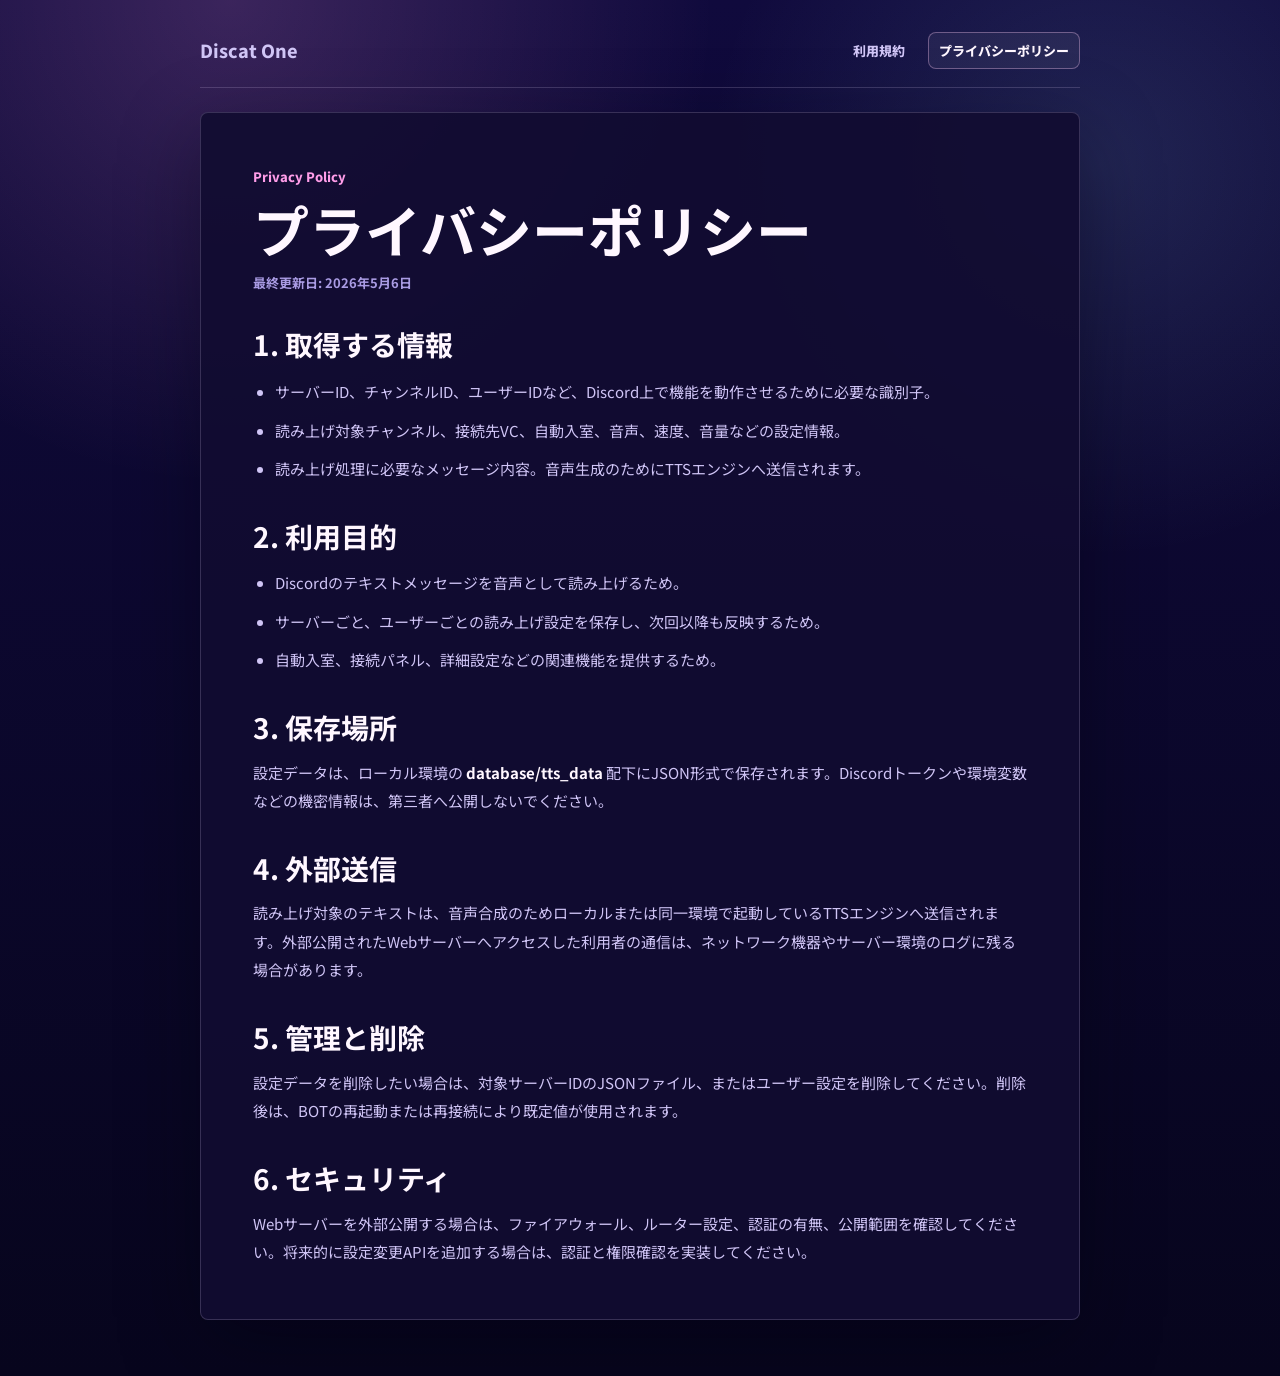
==== privacy.html @ af514085 "Add files via upload" ====
<!doctype html>
<html lang="ja">
  <head>
    <meta charset="utf-8" />
    <meta name="viewport" content="width=device-width, initial-scale=1" />
    <title>プライバシーポリシー | Discat One</title>
    <link rel="preconnect" href="https://fonts.googleapis.com" />
    <link rel="preconnect" href="https://fonts.gstatic.com" crossorigin />
    <link
      href="https://fonts.googleapis.com/css2?family=Noto+Sans+JP:wght@400;500;600;700;800&display=swap"
      rel="stylesheet"
    />
    <link rel="stylesheet" href="./legal.css" />
  </head>
  <body>
    <main class="document-shell">
      <header class="document-header">
        <p class="service-name">Discat One</p>
        <nav aria-label="関連ページ">
          <a href="./terms.html">利用規約</a>
          <a aria-current="page" href="./privacy.html">プライバシーポリシー</a>
        </nav>
      </header>

      <article class="document-card">
        <header class="document-title">
          <p>Privacy Policy</p>
          <h1>プライバシーポリシー</h1>
          <span>最終更新日: 2026年5月6日</span>
        </header>

        <section>
          <h2>1. 取得する情報</h2>
          <ul>
            <li>サーバーID、チャンネルID、ユーザーIDなど、Discord上で機能を動作させるために必要な識別子。</li>
            <li>読み上げ対象チャンネル、接続先VC、自動入室、音声、速度、音量などの設定情報。</li>
            <li>読み上げ処理に必要なメッセージ内容。音声生成のためにTTSエンジンへ送信されます。</li>
          </ul>
        </section>

        <section>
          <h2>2. 利用目的</h2>
          <ul>
            <li>Discordのテキストメッセージを音声として読み上げるため。</li>
            <li>サーバーごと、ユーザーごとの読み上げ設定を保存し、次回以降も反映するため。</li>
            <li>自動入室、接続パネル、詳細設定などの関連機能を提供するため。</li>
          </ul>
        </section>

        <section>
          <h2>3. 保存場所</h2>
          <p>設定データは、ローカル環境の <strong>database/tts_data</strong> 配下にJSON形式で保存されます。Discordトークンや環境変数などの機密情報は、第三者へ公開しないでください。</p>
        </section>

        <section>
          <h2>4. 外部送信</h2>
          <p>読み上げ対象のテキストは、音声合成のためローカルまたは同一環境で起動しているTTSエンジンへ送信されます。外部公開されたWebサーバーへアクセスした利用者の通信は、ネットワーク機器やサーバー環境のログに残る場合があります。</p>
        </section>

        <section>
          <h2>5. 管理と削除</h2>
          <p>設定データを削除したい場合は、対象サーバーIDのJSONファイル、またはユーザー設定を削除してください。削除後は、BOTの再起動または再接続により既定値が使用されます。</p>
        </section>

        <section>
          <h2>6. セキュリティ</h2>
          <p>Webサーバーを外部公開する場合は、ファイアウォール、ルーター設定、認証の有無、公開範囲を確認してください。将来的に設定変更APIを追加する場合は、認証と権限確認を実装してください。</p>
        </section>
      </article>
    </main>
  </body>
</html>
---- legal.css ----
:root {
  color-scheme: dark;
  --bg: #090720;
  --panel: rgba(18, 13, 49, 0.92);
  --panel-soft: rgba(255, 255, 255, 0.055);
  --line: rgba(231, 214, 255, 0.18);
  --line-strong: rgba(255, 202, 244, 0.34);
  --text: #fff7ff;
  --muted: #d0c5f6;
  --soft: #a99be3;
  --accent: #ff9de9;
  --accent-2: #9edcff;
  font-family: "Noto Sans JP", system-ui, sans-serif;
}

* {
  box-sizing: border-box;
}

html {
  min-height: 100%;
  background: var(--bg);
}

body {
  min-height: 100vh;
  margin: 0;
  color: var(--text);
  background:
    radial-gradient(circle at 18% 0%, rgba(255, 157, 233, 0.18), transparent 28%),
    radial-gradient(circle at 86% 12%, rgba(158, 220, 255, 0.13), transparent 24%),
    linear-gradient(180deg, #100a3d 0%, #07051d 100%);
}

a {
  color: inherit;
}

.document-shell {
  width: min(880px, calc(100% - 32px));
  margin: 0 auto;
  padding: 32px 0 56px;
}

.document-header {
  display: flex;
  align-items: center;
  justify-content: space-between;
  gap: 20px;
  border-bottom: 1px solid var(--line);
  padding-bottom: 18px;
}

.service-name {
  margin: 0;
  font-size: 18px;
  font-weight: 800;
  letter-spacing: 0;
}

.document-header nav {
  display: flex;
  flex-wrap: wrap;
  gap: 12px;
}

.document-header a {
  border: 1px solid transparent;
  border-radius: 8px;
  padding: 8px 10px;
  color: var(--muted);
  font-size: 13px;
  font-weight: 800;
  text-decoration: none;
}

.document-header a:hover,
.document-header a[aria-current="page"] {
  border-color: var(--line-strong);
  color: var(--text);
  background: var(--panel-soft);
}

.document-card {
  margin-top: 24px;
  border: 1px solid var(--line);
  border-radius: 8px;
  padding: clamp(24px, 5vw, 52px);
  background: var(--panel);
  box-shadow: 0 24px 80px rgba(2, 1, 15, 0.36);
}

.document-title {
  max-width: 720px;
}

.document-title p {
  margin: 0;
  color: var(--accent);
  font-size: 13px;
  font-weight: 800;
}

.document-title h1 {
  margin: 8px 0 0;
  font-size: clamp(32px, 6vw, 56px);
  line-height: 1.1;
  overflow-wrap: anywhere;
}

.document-title span {
  display: block;
  margin-top: 14px;
  color: var(--soft);
  font-size: 13px;
  font-weight: 700;
}

section {
  margin-top: 34px;
}

h2 {
  margin: 0;
  font-size: clamp(20px, 3vw, 28px);
  line-height: 1.35;
}

p,
li {
  color: var(--muted);
  font-size: 15px;
  line-height: 1.9;
  overflow-wrap: anywhere;
}

p {
  margin: 12px 0 0;
}

ul {
  display: grid;
  gap: 10px;
  margin: 14px 0 0;
  padding-left: 1.4em;
}

strong {
  color: var(--text);
}

@media (max-width: 640px) {
  .document-shell {
    width: calc(100% - 20px);
    padding-top: 16px;
  }

  .document-header {
    align-items: flex-start;
    flex-direction: column;
  }

  .document-header nav {
    width: 100%;
  }

  .document-header a {
    padding-inline: 0;
  }

  .document-card {
    padding: 22px;
  }
}
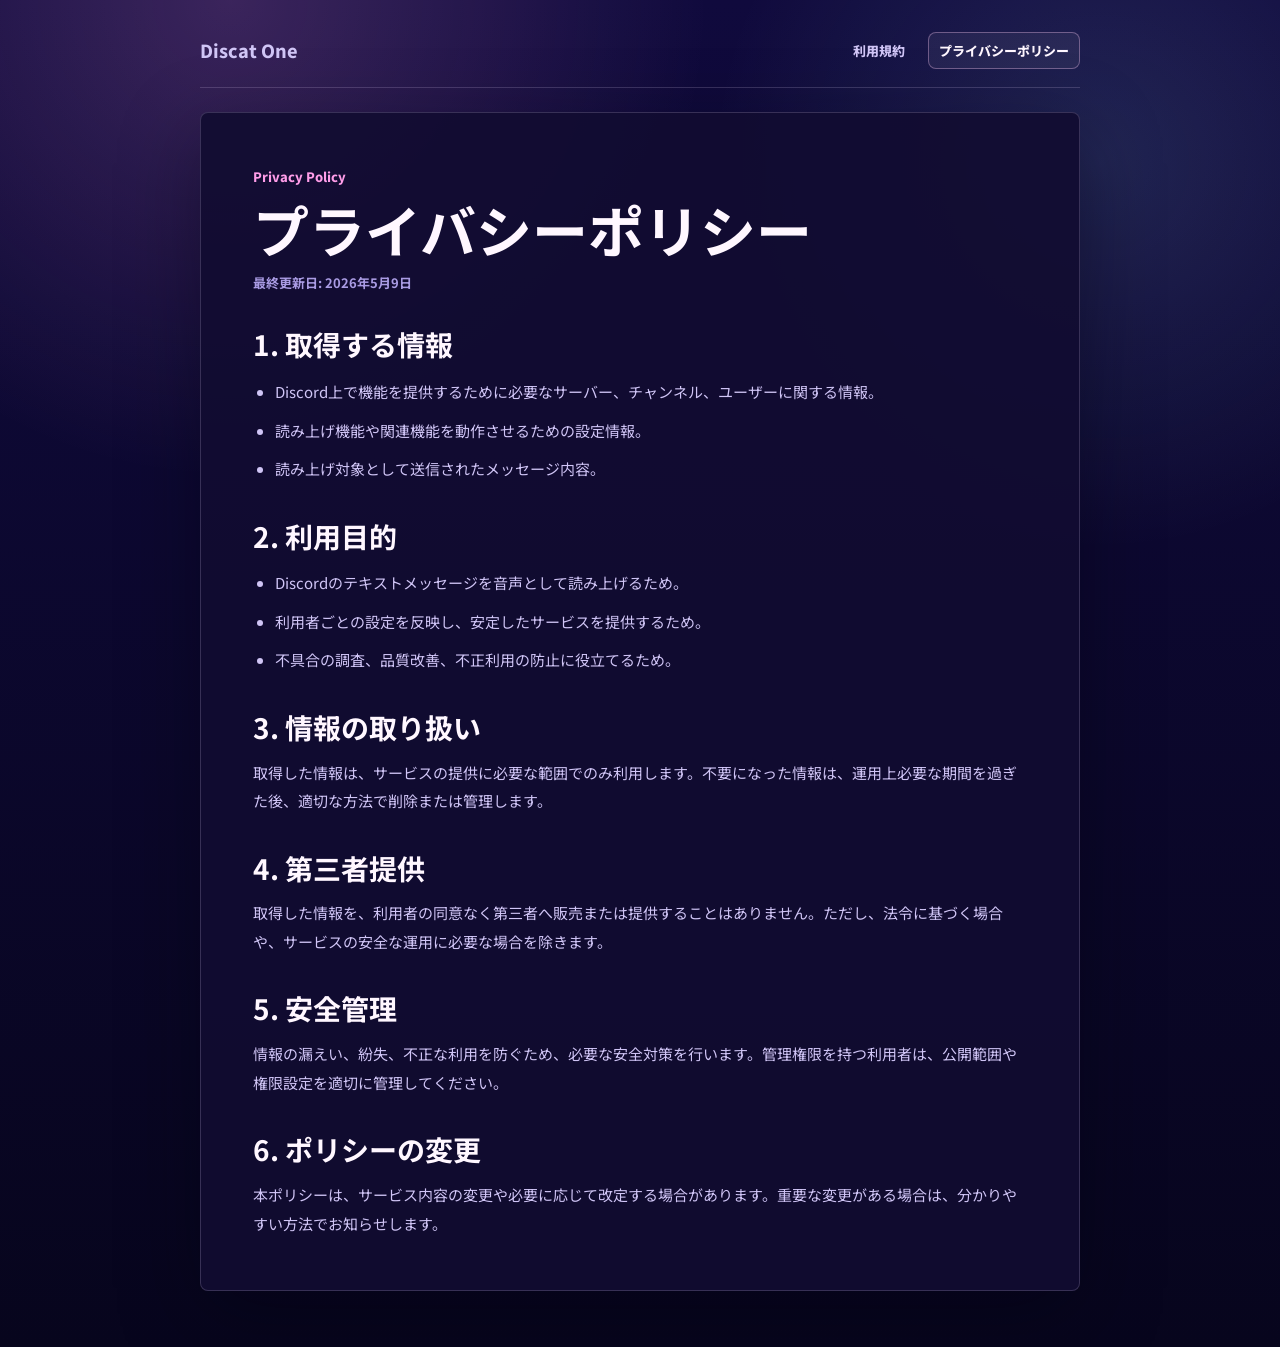
==== commit 02de76af: "Update privacy.html" ====
--- a/privacy.html
+++ b/privacy.html
@@ -17,7 +17,7 @@
       <header class="document-header">
         <p class="service-name">Discat One</p>
         <nav aria-label="関連ページ">
-          <a href="./terms.html">利用規約</a>
+          <a href="./index.html">利用規約</a>
           <a aria-current="page" href="./privacy.html">プライバシーポリシー</a>
         </nav>
       </header>
@@ -26,15 +26,15 @@
         <header class="document-title">
           <p>Privacy Policy</p>
           <h1>プライバシーポリシー</h1>
-          <span>最終更新日: 2026年5月6日</span>
+          <span>最終更新日: 2026年5月9日</span>
         </header>
 
         <section>
           <h2>1. 取得する情報</h2>
           <ul>
-            <li>サーバーID、チャンネルID、ユーザーIDなど、Discord上で機能を動作させるために必要な識別子。</li>
-            <li>読み上げ対象チャンネル、接続先VC、自動入室、音声、速度、音量などの設定情報。</li>
-            <li>読み上げ処理に必要なメッセージ内容。音声生成のためにTTSエンジンへ送信されます。</li>
+            <li>Discord上で機能を提供するために必要なサーバー、チャンネル、ユーザーに関する情報。</li>
+            <li>読み上げ機能や関連機能を動作させるための設定情報。</li>
+            <li>読み上げ対象として送信されたメッセージ内容。</li>
           </ul>
         </section>
 
@@ -42,29 +42,29 @@
           <h2>2. 利用目的</h2>
           <ul>
             <li>Discordのテキストメッセージを音声として読み上げるため。</li>
-            <li>サーバーごと、ユーザーごとの読み上げ設定を保存し、次回以降も反映するため。</li>
-            <li>自動入室、接続パネル、詳細設定などの関連機能を提供するため。</li>
+            <li>利用者ごとの設定を反映し、安定したサービスを提供するため。</li>
+            <li>不具合の調査、品質改善、不正利用の防止に役立てるため。</li>
           </ul>
         </section>
 
         <section>
-          <h2>3. 保存場所</h2>
-          <p>設定データは、ローカル環境の <strong>database/tts_data</strong> 配下にJSON形式で保存されます。Discordトークンや環境変数などの機密情報は、第三者へ公開しないでください。</p>
+          <h2>3. 情報の取り扱い</h2>
+          <p>取得した情報は、サービスの提供に必要な範囲でのみ利用します。不要になった情報は、運用上必要な期間を過ぎた後、適切な方法で削除または管理します。</p>
         </section>
 
         <section>
-          <h2>4. 外部送信</h2>
-          <p>読み上げ対象のテキストは、音声合成のためローカルまたは同一環境で起動しているTTSエンジンへ送信されます。外部公開されたWebサーバーへアクセスした利用者の通信は、ネットワーク機器やサーバー環境のログに残る場合があります。</p>
+          <h2>4. 第三者提供</h2>
+          <p>取得した情報を、利用者の同意なく第三者へ販売または提供することはありません。ただし、法令に基づく場合や、サービスの安全な運用に必要な場合を除きます。</p>
         </section>
 
         <section>
-          <h2>5. 管理と削除</h2>
-          <p>設定データを削除したい場合は、対象サーバーIDのJSONファイル、またはユーザー設定を削除してください。削除後は、BOTの再起動または再接続により既定値が使用されます。</p>
+          <h2>5. 安全管理</h2>
+          <p>情報の漏えい、紛失、不正な利用を防ぐため、必要な安全対策を行います。管理権限を持つ利用者は、公開範囲や権限設定を適切に管理してください。</p>
         </section>
 
         <section>
-          <h2>6. セキュリティ</h2>
-          <p>Webサーバーを外部公開する場合は、ファイアウォール、ルーター設定、認証の有無、公開範囲を確認してください。将来的に設定変更APIを追加する場合は、認証と権限確認を実装してください。</p>
+          <h2>6. ポリシーの変更</h2>
+          <p>本ポリシーは、サービス内容の変更や必要に応じて改定する場合があります。重要な変更がある場合は、分かりやすい方法でお知らせします。</p>
         </section>
       </article>
     </main>
